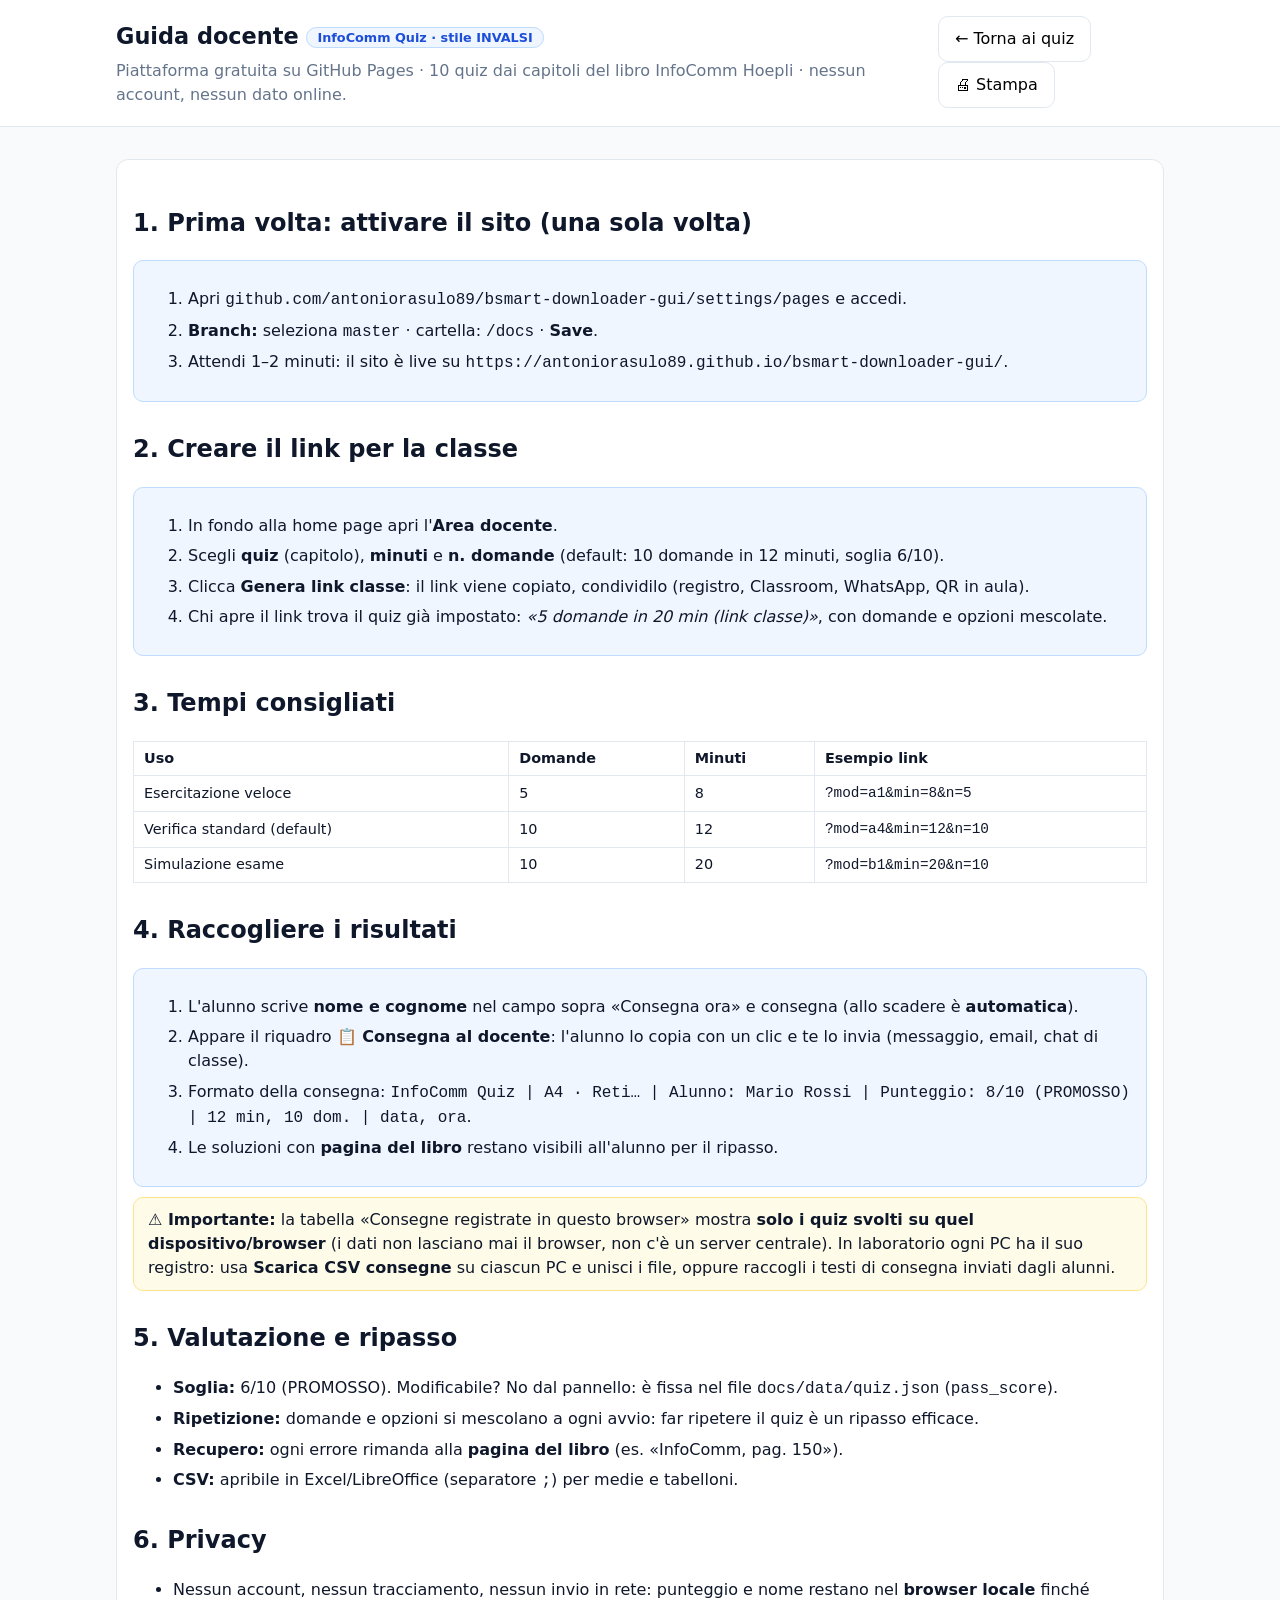
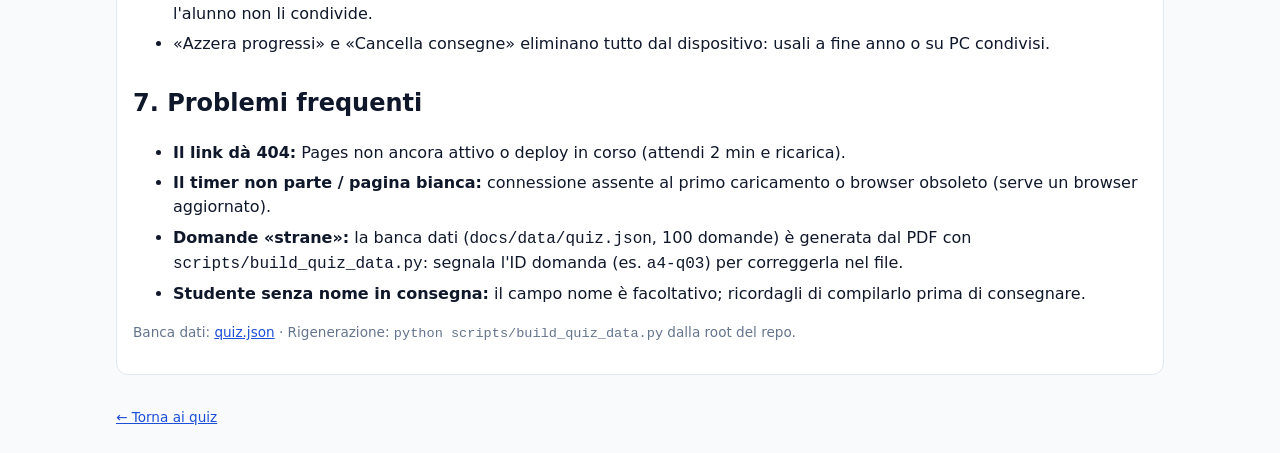
==== docs/guida-docente.html @ 1c6e5854 "Guida docente (pagina stampabile) + link in home" ====
<!doctype html>
<html lang="it">
<head>
<meta charset="utf-8">
<meta name="viewport" content="width=device-width, initial-scale=1">
<title>Guida docente · InfoComm Quiz</title>
<link rel="stylesheet" href="assets/style.css">
<style>
@media print{ .topbar .top-actions,.noprint{display:none} body{background:#fff} .card{border:1px solid #999} }
.guide h2{margin-top:1.2em} .guide ol li,.guide ul li{margin:.4em 0}
.step{background:#EFF6FF;border:1px solid #BFDBFE;border-radius:10px;padding:10px 14px;margin:10px 0}
.warnbox{background:#FEFCE8;border:1px solid #FDE68A;border-radius:10px;padding:10px 14px;margin:10px 0}
table.ref{border-collapse:collapse;width:100%;font-size:.9rem;background:#fff}
table.ref th,table.ref td{border:1px solid var(--line);padding:6px 10px;text-align:left}
</style>
</head>
<body>
<header class="topbar"><div class="wrap">
  <div><h1>Guida docente <span class="badge">InfoComm Quiz · stile INVALSI</span></h1>
  <p class="sub">Piattaforma gratuita su GitHub Pages · 10 quiz dai capitoli del libro InfoComm Hoepli · nessun account, nessun dato online.</p></div>
  <div class="top-actions"><a href="index.html"><button>← Torna ai quiz</button></a> <button onclick="window.print()">🖨 Stampa</button></div>
</div></header>

<main class="wrap"><div class="card guide">

<h2>1. Prima volta: attivare il sito (una sola volta)</h2>
<div class="step"><ol>
<li>Apri <code>github.com/antoniorasulo89/bsmart-downloader-gui/settings/pages</code> e accedi.</li>
<li><strong>Branch:</strong> seleziona <code>master</code> · cartella: <code>/docs</code> · <strong>Save</strong>.</li>
<li>Attendi 1–2 minuti: il sito è live su <code>https://antoniorasulo89.github.io/bsmart-downloader-gui/</code>.</li>
</ol></div>

<h2>2. Creare il link per la classe</h2>
<div class="step"><ol>
<li>In fondo alla home page apri l'<strong>Area docente</strong>.</li>
<li>Scegli <strong>quiz</strong> (capitolo), <strong>minuti</strong> e <strong>n. domande</strong> (default: 10 domande in 12 minuti, soglia 6/10).</li>
<li>Clicca <strong>Genera link classe</strong>: il link viene copiato, condividilo (registro, Classroom, WhatsApp, QR in aula).</li>
<li>Chi apre il link trova il quiz già impostato: <em>«5 domande in 20 min (link classe)»</em>, con domande e opzioni mescolate.</li>
</ol></div>

<h2>3. Tempi consigliati</h2>
<table class="ref">
<tr><th>Uso</th><th>Domande</th><th>Minuti</th><th>Esempio link</th></tr>
<tr><td>Esercitazione veloce</td><td>5</td><td>8</td><td><code>?mod=a1&amp;min=8&amp;n=5</code></td></tr>
<tr><td>Verifica standard (default)</td><td>10</td><td>12</td><td><code>?mod=a4&amp;min=12&amp;n=10</code></td></tr>
<tr><td>Simulazione esame</td><td>10</td><td>20</td><td><code>?mod=b1&amp;min=20&amp;n=10</code></td></tr>
</table>

<h2>4. Raccogliere i risultati</h2>
<div class="step"><ol>
<li>L'alunno scrive <strong>nome e cognome</strong> nel campo sopra «Consegna ora» e consegna (allo scadere è <strong>automatica</strong>).</li>
<li>Appare il riquadro <strong>📋 Consegna al docente</strong>: l'alunno lo copia con un clic e te lo invia (messaggio, email, chat di classe).</li>
<li>Formato della consegna: <code>InfoComm Quiz | A4 · Reti… | Alunno: Mario Rossi | Punteggio: 8/10 (PROMOSSO) | 12 min, 10 dom. | data, ora</code>.</li>
<li>Le soluzioni con <strong>pagina del libro</strong> restano visibili all'alunno per il ripasso.</li>
</ol></div>
<div class="warnbox"><strong>⚠ Importante:</strong> la tabella «Consegne registrate in questo browser» mostra <strong>solo i quiz svolti su quel dispositivo/browser</strong> (i dati non lasciano mai il browser, non c'è un server centrale). In laboratorio ogni PC ha il suo registro: usa <strong>Scarica CSV consegne</strong> su ciascun PC e unisci i file, oppure raccogli i testi di consegna inviati dagli alunni.</div>

<h2>5. Valutazione e ripasso</h2>
<ul>
<li><strong>Soglia:</strong> 6/10 (PROMOSSO). Modificabile? No dal pannello: è fissa nel file <code>docs/data/quiz.json</code> (<code>pass_score</code>).</li>
<li><strong>Ripetizione:</strong> domande e opzioni si mescolano a ogni avvio: far ripetere il quiz è un ripasso efficace.</li>
<li><strong>Recupero:</strong> ogni errore rimanda alla <strong>pagina del libro</strong> (es. «InfoComm, pag. 150»).</li>
<li><strong>CSV:</strong> apribile in Excel/LibreOffice (separatore <code>;</code>) per medie e tabelloni.</li>
</ul>

<h2>6. Privacy</h2>
<ul>
<li>Nessun account, nessun tracciamento, nessun invio in rete: punteggio e nome restano nel <strong>browser locale</strong> finché l'alunno non li condivide.</li>
<li>«Azzera progressi» e «Cancella consegne» eliminano tutto dal dispositivo: usali a fine anno o su PC condivisi.</li>
</ul>

<h2>7. Problemi frequenti</h2>
<ul>
<li><strong>Il link dà 404:</strong> Pages non ancora attivo o deploy in corso (attendi 2 min e ricarica).</li>
<li><strong>Il timer non parte / pagina bianca:</strong> connessione assente al primo caricamento o browser obsoleto (serve un browser aggiornato).</li>
<li><strong>Domande «strane»:</strong> la banca dati (<code>docs/data/quiz.json</code>, 100 domande) è generata dal PDF con <code>scripts/build_quiz_data.py</code>: segnala l'ID domanda (es. <code>a4-q03</code>) per correggerla nel file.</li>
<li><strong>Studente senza nome in consegna:</strong> il campo nome è facoltativo; ricordagli di compilarlo prima di consegnare.</li>
</ul>

<p class="muted small noprint">Banca dati: <a href="data/quiz.json">quiz.json</a> · Rigenerazione: <code>python scripts/build_quiz_data.py</code> dalla root del repo.</p>
</div></main>
<footer class="wrap foot muted small"><a href="index.html">← Torna ai quiz</a></footer>
</body>
</html>
---- docs/assets/style.css ----
:root{--bg:#F8FAFC;--card:#fff;--line:#E2E8F0;--txt:#0F172A;--mut:#64748B;--ok:#16A34A;--ko:#DC2626;--acc:#1D4ED8}
*{box-sizing:border-box}body{margin:0;background:var(--bg);color:var(--txt);font:16px/1.5 system-ui,-apple-system,"Segoe UI",Roboto,Arial}
.wrap{max-width:1080px;margin:0 auto;padding:16px}
.topbar{background:var(--card);border-bottom:1px solid var(--line)}.topbar .wrap{display:flex;justify-content:space-between;gap:12px;align-items:flex-start}
h1{font-size:1.4rem;margin:.2em 0}.badge{background:#EFF6FF;color:var(--acc);border:1px solid #BFDBFE;border-radius:999px;padding:2px 10px;font-size:.8rem;vertical-align:middle}
.sub{color:var(--mut);margin:.2em 0}
.grid{display:grid;grid-template-columns:340px 1fr;gap:16px}@media(max-width:860px){.grid{grid-template-columns:1fr}}
.card{background:var(--card);border:1px solid var(--line);border-radius:12px;padding:16px;margin-top:16px}
.mods{display:grid;gap:8px}.mod{display:flex;justify-content:space-between;align-items:center;gap:8px;border:1px solid var(--line);border-radius:10px;padding:10px 12px;background:#fff;cursor:pointer;text-align:left;width:100%;font:inherit}
.mod:hover{border-color:var(--acc)}.mod.active{border-color:var(--acc);box-shadow:0 0 0 2px #DBEAFE}
.mod small{color:var(--mut)}.pill{font-size:.75rem;border-radius:999px;padding:2px 8px;border:1px solid var(--line);color:var(--mut);white-space:nowrap}
.pill.done-ok{background:#F0FDF4;color:var(--ok);border-color:#BBF7D0}.pill.done-ko{background:#FEF2F2;color:var(--ko);border-color:#FECACA}
.help{color:var(--mut);font-size:.92rem}.muted{color:var(--mut)}.small{font-size:.85rem}
.quiz-head{display:flex;justify-content:space-between;align-items:center;gap:10px}.q-title{font-weight:700}
.timer{font-variant-numeric:tabular-nums;font-weight:800;font-size:1.4rem;border:2px solid var(--acc);color:var(--acc);border-radius:10px;padding:2px 12px}
.timer.warn{border-color:var(--ko);color:var(--ko);animation:pulse 1s infinite alternate}
@keyframes pulse{from{transform:scale(1)}to{transform:scale(1.05)}}
.progress{height:8px;background:#EFF2F7;border-radius:99px;margin:10px 0;overflow:hidden}#q-bar{height:100%;width:0;background:var(--acc)}
.q{border:1px solid var(--line);border-radius:10px;padding:12px;margin:10px 0}.q h3{margin:.2em 0 .6em;font-size:1rem}
.q label{display:block;border:1px solid var(--line);border-radius:8px;padding:8px 10px;margin:6px 0;cursor:pointer}
.q label:hover{border-color:var(--acc)}.q input{margin-right:8px}
.row{display:flex;gap:10px;margin-top:12px;flex-wrap:wrap}
button{font:inherit;border-radius:10px;padding:10px 16px;cursor:pointer;border:1px solid var(--line);background:#fff}
.primary{background:var(--acc);color:#fff;border-color:var(--acc)}.ghost{background:#fff;color:var(--txt)}
.primary:disabled{opacity:.5;cursor:not-allowed}
.res{border-radius:10px;padding:12px;margin-top:12px}.res.ok{background:#F0FDF4;border:1px solid #BBF7D0}.res.ko{background:#FEF2F2;border:1px solid #FECACA}
.sol{font-size:.9rem;color:var(--mut)}.sol b{color:var(--txt)}
.src{font-size:.8rem;color:var(--mut)}
.foot{padding-bottom:40px}a{color:var(--acc)}
.tgrid{display:grid;grid-template-columns:1fr 110px 130px auto;gap:10px;align-items:end;margin:8px 0}@media(max-width:860px){.tgrid{grid-template-columns:1fr 1fr}}
.tgrid label{display:grid;gap:4px;font-size:.9rem;color:var(--mut)}
.tgrid input,.tgrid select,.nameinput{font:inherit;color:var(--txt);border:1px solid var(--line);border-radius:8px;padding:8px 10px;width:100%}
.nameinput{background:#fff}
#t-history table{width:100%;border-collapse:collapse;font-size:.85rem;background:#fff}
#t-history th,#t-history td{border:1px solid var(--line);padding:4px 8px;text-align:left}
.expbox{border:1px dashed var(--acc);background:#EFF6FF;border-radius:10px;padding:10px;margin-top:12px}
.expbox code{display:block;word-break:break-word;background:#fff;border:1px solid var(--line);border-radius:8px;padding:8px;margin:6px 0}
:focus-visible{outline:3px solid #93C5FD;outline-offset:2px}
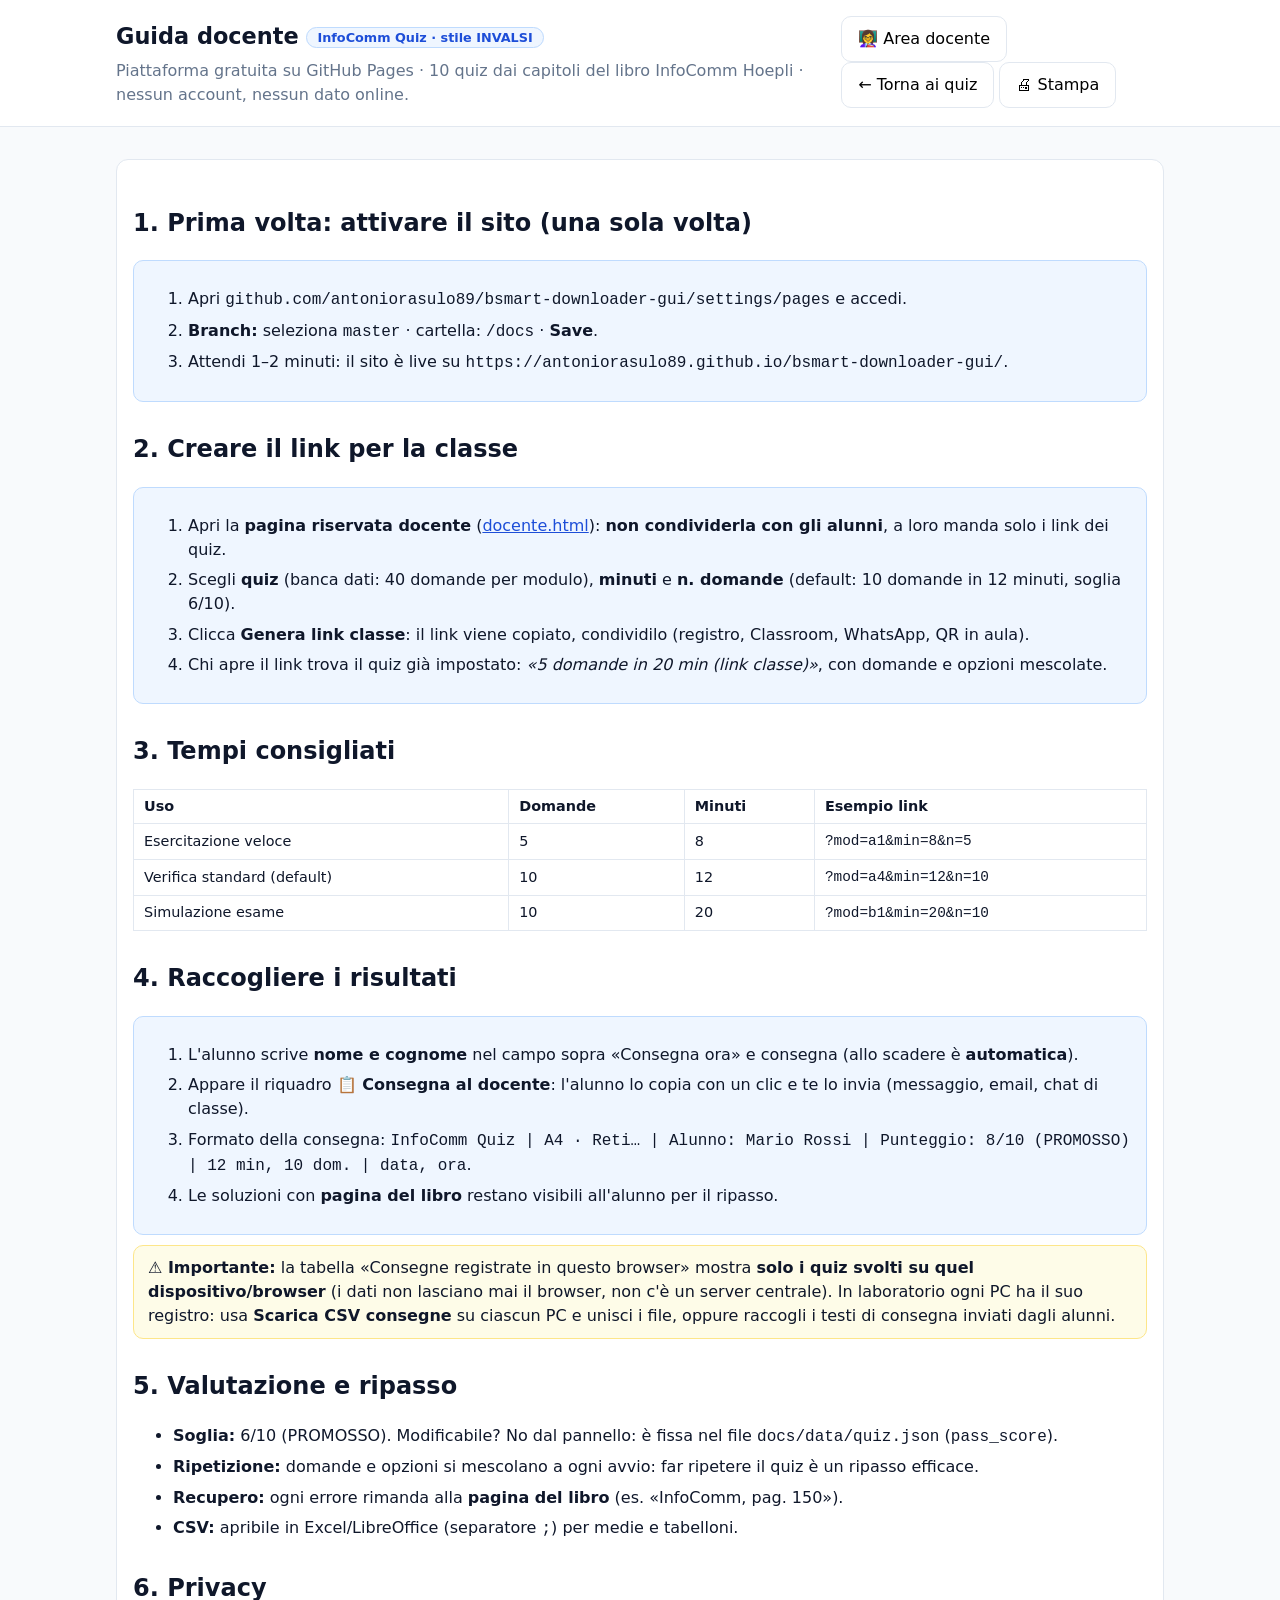
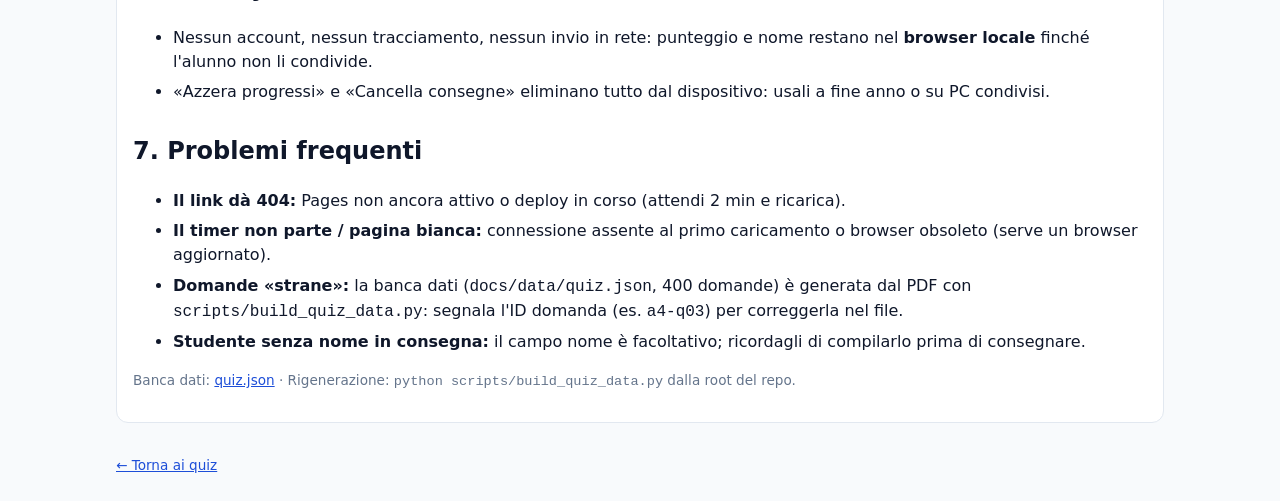
==== commit 17248b73: "Banca 40 domande/modulo (400), pagina docente separata, home solo studenti" ====
--- a/docs/guida-docente.html
+++ b/docs/guida-docente.html
@@ -4,7 +4,7 @@
 <meta charset="utf-8">
 <meta name="viewport" content="width=device-width, initial-scale=1">
 <title>Guida docente · InfoComm Quiz</title>
-<link rel="stylesheet" href="assets/style.css">
+<link rel="stylesheet" href="assets/style.css?v=4">
 <style>
 @media print{ .topbar .top-actions,.noprint{display:none} body{background:#fff} .card{border:1px solid #999} }
 .guide h2{margin-top:1.2em} .guide ol li,.guide ul li{margin:.4em 0}
@@ -18,7 +18,7 @@
 <header class="topbar"><div class="wrap">
   <div><h1>Guida docente <span class="badge">InfoComm Quiz · stile INVALSI</span></h1>
   <p class="sub">Piattaforma gratuita su GitHub Pages · 10 quiz dai capitoli del libro InfoComm Hoepli · nessun account, nessun dato online.</p></div>
-  <div class="top-actions"><a href="index.html"><button>← Torna ai quiz</button></a> <button onclick="window.print()">🖨 Stampa</button></div>
+  <div class="top-actions"><a href="docente.html"><button>👩‍🏫 Area docente</button></a> <a href="index.html"><button>← Torna ai quiz</button></a> <button onclick="window.print()">🖨 Stampa</button></div>
 </div></header>
 
 <main class="wrap"><div class="card guide">
@@ -32,8 +32,8 @@
 
 <h2>2. Creare il link per la classe</h2>
 <div class="step"><ol>
-<li>In fondo alla home page apri l'<strong>Area docente</strong>.</li>
-<li>Scegli <strong>quiz</strong> (capitolo), <strong>minuti</strong> e <strong>n. domande</strong> (default: 10 domande in 12 minuti, soglia 6/10).</li>
+<li>Apri la <strong>pagina riservata docente</strong> (<a href="docente.html">docente.html</a>): <strong>non condividerla con gli alunni</strong>, a loro manda solo i link dei quiz.</li>
+<li>Scegli <strong>quiz</strong> (banca dati: 40 domande per modulo), <strong>minuti</strong> e <strong>n. domande</strong> (default: 10 domande in 12 minuti, soglia 6/10).</li>
 <li>Clicca <strong>Genera link classe</strong>: il link viene copiato, condividilo (registro, Classroom, WhatsApp, QR in aula).</li>
 <li>Chi apre il link trova il quiz già impostato: <em>«5 domande in 20 min (link classe)»</em>, con domande e opzioni mescolate.</li>
 </ol></div>
@@ -73,7 +73,7 @@
 <ul>
 <li><strong>Il link dà 404:</strong> Pages non ancora attivo o deploy in corso (attendi 2 min e ricarica).</li>
 <li><strong>Il timer non parte / pagina bianca:</strong> connessione assente al primo caricamento o browser obsoleto (serve un browser aggiornato).</li>
-<li><strong>Domande «strane»:</strong> la banca dati (<code>docs/data/quiz.json</code>, 100 domande) è generata dal PDF con <code>scripts/build_quiz_data.py</code>: segnala l'ID domanda (es. <code>a4-q03</code>) per correggerla nel file.</li>
+<li><strong>Domande «strane»:</strong> la banca dati (<code>docs/data/quiz.json</code>, 400 domande) è generata dal PDF con <code>scripts/build_quiz_data.py</code>: segnala l'ID domanda (es. <code>a4-q03</code>) per correggerla nel file.</li>
 <li><strong>Studente senza nome in consegna:</strong> il campo nome è facoltativo; ricordagli di compilarlo prima di consegnare.</li>
 </ul>
 
